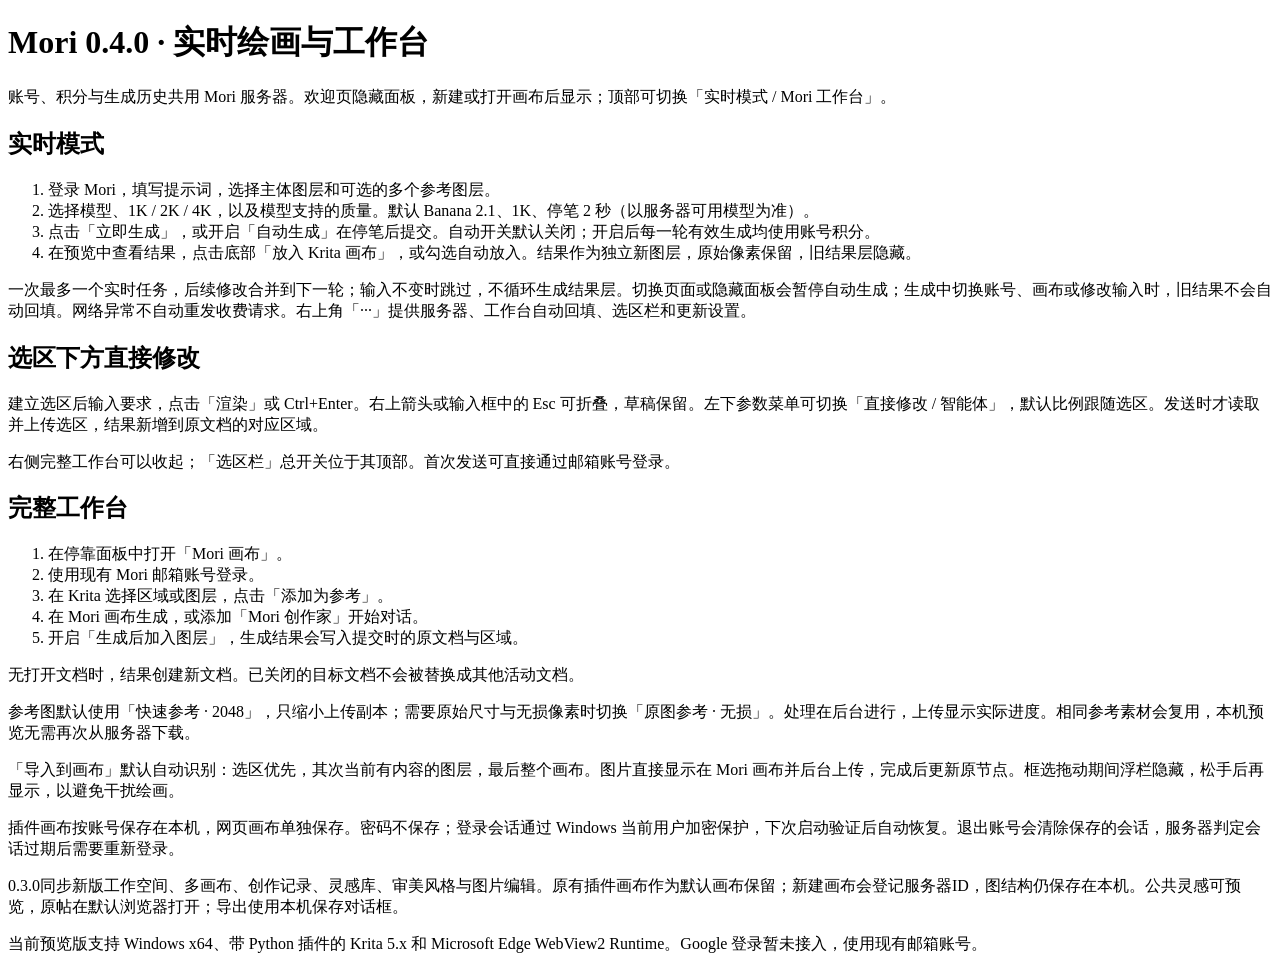
==== mori_krita/Manual.html @ 8d84496f "Release 0.4.7: single-submit live canvas controls Track the plugin and host sources previously distr" ====
<!doctype html><html lang="zh-CN"><meta charset="utf-8"><title>Mori for Krita</title>
<body><h1>Mori 0.4.0 · 实时绘画与工作台</h1><p>账号、积分与生成历史共用 Mori 服务器。欢迎页隐藏面板，新建或打开画布后显示；顶部可切换「实时模式 / Mori 工作台」。</p>
<h2>实时模式</h2><ol><li>登录 Mori，填写提示词，选择主体图层和可选的多个参考图层。</li><li>选择模型、1K / 2K / 4K，以及模型支持的质量。默认 Banana 2.1、1K、停笔 2 秒（以服务器可用模型为准）。</li><li>点击「立即生成」，或开启「自动生成」在停笔后提交。自动开关默认关闭；开启后每一轮有效生成均使用账号积分。</li><li>在预览中查看结果，点击底部「放入 Krita 画布」，或勾选自动放入。结果作为独立新图层，原始像素保留，旧结果层隐藏。</li></ol>
<p>一次最多一个实时任务，后续修改合并到下一轮；输入不变时跳过，不循环生成结果层。切换页面或隐藏面板会暂停自动生成；生成中切换账号、画布或修改输入时，旧结果不会自动回填。网络异常不自动重发收费请求。右上角「···」提供服务器、工作台自动回填、选区栏和更新设置。</p>
<h2>选区下方直接修改</h2><p>建立选区后输入要求，点击「渲染」或 Ctrl+Enter。右上箭头或输入框中的 Esc 可折叠，草稿保留。左下参数菜单可切换「直接修改 / 智能体」，默认比例跟随选区。发送时才读取并上传选区，结果新增到原文档的对应区域。</p><p>右侧完整工作台可以收起；「选区栏」总开关位于其顶部。首次发送可直接通过邮箱账号登录。</p><h2>完整工作台</h2>
<ol><li>在停靠面板中打开「Mori 画布」。</li><li>使用现有 Mori 邮箱账号登录。</li><li>在 Krita 选择区域或图层，点击「添加为参考」。</li><li>在 Mori 画布生成，或添加「Mori 创作家」开始对话。</li><li>开启「生成后加入图层」，生成结果会写入提交时的原文档与区域。</li></ol>
<p>无打开文档时，结果创建新文档。已关闭的目标文档不会被替换成其他活动文档。</p>
<p>参考图默认使用「快速参考 · 2048」，只缩小上传副本；需要原始尺寸与无损像素时切换「原图参考 · 无损」。处理在后台进行，上传显示实际进度。相同参考素材会复用，本机预览无需再次从服务器下载。</p>
<p>「导入到画布」默认自动识别：选区优先，其次当前有内容的图层，最后整个画布。图片直接显示在 Mori 画布并后台上传，完成后更新原节点。框选拖动期间浮栏隐藏，松手后再显示，以避免干扰绘画。</p>
<p>插件画布按账号保存在本机，网页画布单独保存。密码不保存；登录会话通过 Windows 当前用户加密保护，下次启动验证后自动恢复。退出账号会清除保存的会话，服务器判定会话过期后需要重新登录。</p>
<p>0.3.0同步新版工作空间、多画布、创作记录、灵感库、审美风格与图片编辑。原有插件画布作为默认画布保留；新建画布会登记服务器ID，图结构仍保存在本机。公共灵感可预览，原帖在默认浏览器打开；导出使用本机保存对话框。</p>
<p>当前预览版支持 Windows x64、带 Python 插件的 Krita 5.x 和 Microsoft Edge WebView2 Runtime。Google 登录暂未接入，使用现有邮箱账号。</p></body></html>
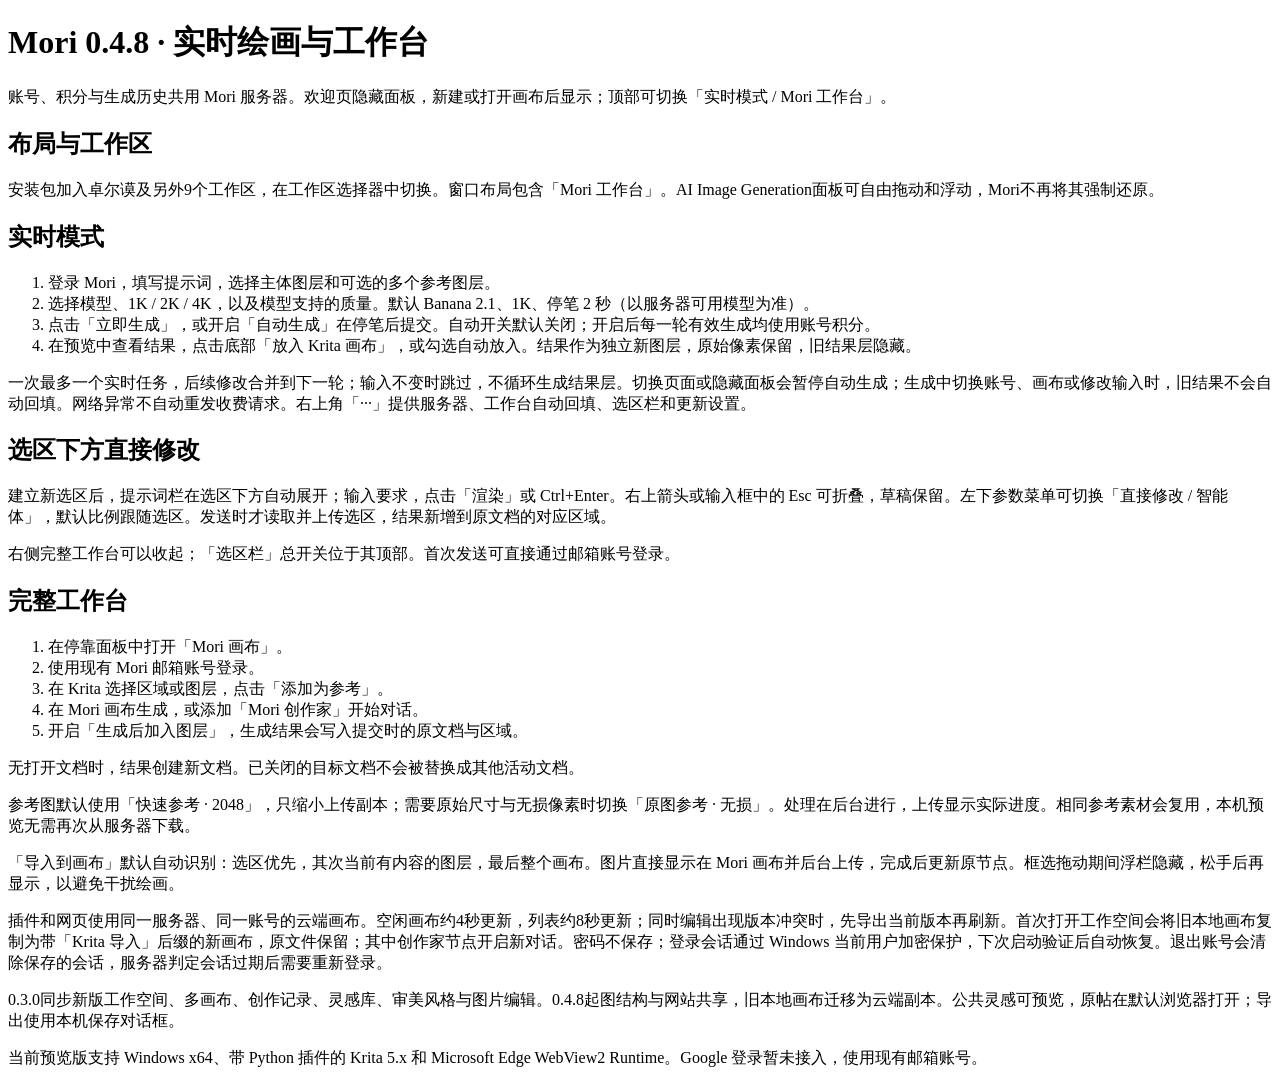
==== commit bd2543c7: "Add Mori update center and preserve cloud-compatible web updates" ====
--- a/mori_krita/Manual.html
+++ b/mori_krita/Manual.html
@@ -1,13 +1,13 @@
 <!doctype html><html lang="zh-CN"><meta charset="utf-8"><title>Mori for Krita</title>
-<body><h1>Mori 0.4.0 · 实时绘画与工作台</h1><p>账号、积分与生成历史共用 Mori 服务器。欢迎页隐藏面板，新建或打开画布后显示；顶部可切换「实时模式 / Mori 工作台」。</p>
-<h2>实时模式</h2><ol><li>登录 Mori，填写提示词，选择主体图层和可选的多个参考图层。</li><li>选择模型、1K / 2K / 4K，以及模型支持的质量。默认 Banana 2.1、1K、停笔 2 秒（以服务器可用模型为准）。</li><li>点击「立即生成」，或开启「自动生成」在停笔后提交。自动开关默认关闭；开启后每一轮有效生成均使用账号积分。</li><li>在预览中查看结果，点击底部「放入 Krita 画布」，或勾选自动放入。结果作为独立新图层，原始像素保留，旧结果层隐藏。</li></ol>
+<body><h1>Mori 0.4.8 · 实时绘画与工作台</h1><p>账号、积分与生成历史共用 Mori 服务器。欢迎页隐藏面板，新建或打开画布后显示；顶部可切换「实时模式 / Mori 工作台」。</p>
+<h2>布局与工作区</h2><p>安装包加入卓尔谟及另外9个工作区，在工作区选择器中切换。窗口布局包含「Mori 工作台」。AI Image Generation面板可自由拖动和浮动，Mori不再将其强制还原。</p><h2>实时模式</h2><ol><li>登录 Mori，填写提示词，选择主体图层和可选的多个参考图层。</li><li>选择模型、1K / 2K / 4K，以及模型支持的质量。默认 Banana 2.1、1K、停笔 2 秒（以服务器可用模型为准）。</li><li>点击「立即生成」，或开启「自动生成」在停笔后提交。自动开关默认关闭；开启后每一轮有效生成均使用账号积分。</li><li>在预览中查看结果，点击底部「放入 Krita 画布」，或勾选自动放入。结果作为独立新图层，原始像素保留，旧结果层隐藏。</li></ol>
 <p>一次最多一个实时任务，后续修改合并到下一轮；输入不变时跳过，不循环生成结果层。切换页面或隐藏面板会暂停自动生成；生成中切换账号、画布或修改输入时，旧结果不会自动回填。网络异常不自动重发收费请求。右上角「···」提供服务器、工作台自动回填、选区栏和更新设置。</p>
-<h2>选区下方直接修改</h2><p>建立选区后输入要求，点击「渲染」或 Ctrl+Enter。右上箭头或输入框中的 Esc 可折叠，草稿保留。左下参数菜单可切换「直接修改 / 智能体」，默认比例跟随选区。发送时才读取并上传选区，结果新增到原文档的对应区域。</p><p>右侧完整工作台可以收起；「选区栏」总开关位于其顶部。首次发送可直接通过邮箱账号登录。</p><h2>完整工作台</h2>
+<h2>选区下方直接修改</h2><p>建立新选区后，提示词栏在选区下方自动展开；输入要求，点击「渲染」或 Ctrl+Enter。右上箭头或输入框中的 Esc 可折叠，草稿保留。左下参数菜单可切换「直接修改 / 智能体」，默认比例跟随选区。发送时才读取并上传选区，结果新增到原文档的对应区域。</p><p>右侧完整工作台可以收起；「选区栏」总开关位于其顶部。首次发送可直接通过邮箱账号登录。</p><h2>完整工作台</h2>
 <ol><li>在停靠面板中打开「Mori 画布」。</li><li>使用现有 Mori 邮箱账号登录。</li><li>在 Krita 选择区域或图层，点击「添加为参考」。</li><li>在 Mori 画布生成，或添加「Mori 创作家」开始对话。</li><li>开启「生成后加入图层」，生成结果会写入提交时的原文档与区域。</li></ol>
 <p>无打开文档时，结果创建新文档。已关闭的目标文档不会被替换成其他活动文档。</p>
 <p>参考图默认使用「快速参考 · 2048」，只缩小上传副本；需要原始尺寸与无损像素时切换「原图参考 · 无损」。处理在后台进行，上传显示实际进度。相同参考素材会复用，本机预览无需再次从服务器下载。</p>
 <p>「导入到画布」默认自动识别：选区优先，其次当前有内容的图层，最后整个画布。图片直接显示在 Mori 画布并后台上传，完成后更新原节点。框选拖动期间浮栏隐藏，松手后再显示，以避免干扰绘画。</p>
-<p>插件画布按账号保存在本机，网页画布单独保存。密码不保存；登录会话通过 Windows 当前用户加密保护，下次启动验证后自动恢复。退出账号会清除保存的会话，服务器判定会话过期后需要重新登录。</p>
-<p>0.3.0同步新版工作空间、多画布、创作记录、灵感库、审美风格与图片编辑。原有插件画布作为默认画布保留；新建画布会登记服务器ID，图结构仍保存在本机。公共灵感可预览，原帖在默认浏览器打开；导出使用本机保存对话框。</p>
+<p>插件和网页使用同一服务器、同一账号的云端画布。空闲画布约4秒更新，列表约8秒更新；同时编辑出现版本冲突时，先导出当前版本再刷新。首次打开工作空间会将旧本地画布复制为带「Krita 导入」后缀的新画布，原文件保留；其中创作家节点开启新对话。密码不保存；登录会话通过 Windows 当前用户加密保护，下次启动验证后自动恢复。退出账号会清除保存的会话，服务器判定会话过期后需要重新登录。</p>
+<p>0.3.0同步新版工作空间、多画布、创作记录、灵感库、审美风格与图片编辑。0.4.8起图结构与网站共享，旧本地画布迁移为云端副本。公共灵感可预览，原帖在默认浏览器打开；导出使用本机保存对话框。</p>
 <p>当前预览版支持 Windows x64、带 Python 插件的 Krita 5.x 和 Microsoft Edge WebView2 Runtime。Google 登录暂未接入，使用现有邮箱账号。</p></body></html>
 
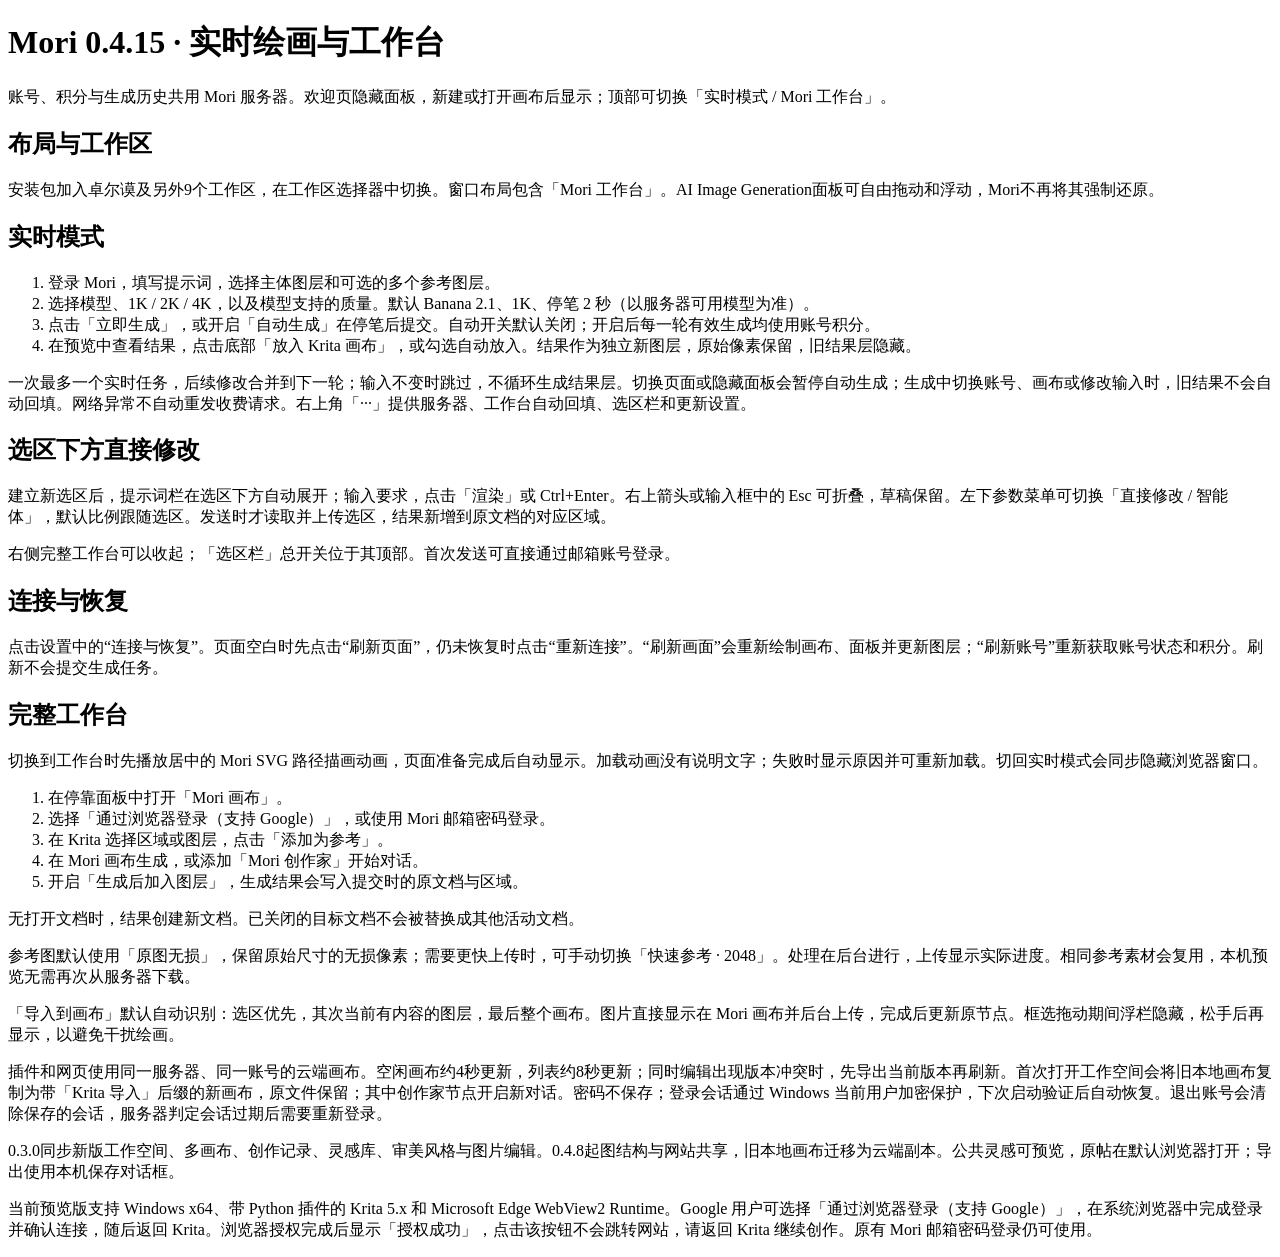
==== commit 22e48403: "Release 0.4.15 with browser login and stable workbench loading" ====
--- a/mori_krita/Manual.html
+++ b/mori_krita/Manual.html
@@ -1,13 +1,13 @@
 <!doctype html><html lang="zh-CN"><meta charset="utf-8"><title>Mori for Krita</title>
-<body><h1>Mori 0.4.8 · 实时绘画与工作台</h1><p>账号、积分与生成历史共用 Mori 服务器。欢迎页隐藏面板，新建或打开画布后显示；顶部可切换「实时模式 / Mori 工作台」。</p>
+<body><h1>Mori 0.4.15 · 实时绘画与工作台</h1><p>账号、积分与生成历史共用 Mori 服务器。欢迎页隐藏面板，新建或打开画布后显示；顶部可切换「实时模式 / Mori 工作台」。</p>
 <h2>布局与工作区</h2><p>安装包加入卓尔谟及另外9个工作区，在工作区选择器中切换。窗口布局包含「Mori 工作台」。AI Image Generation面板可自由拖动和浮动，Mori不再将其强制还原。</p><h2>实时模式</h2><ol><li>登录 Mori，填写提示词，选择主体图层和可选的多个参考图层。</li><li>选择模型、1K / 2K / 4K，以及模型支持的质量。默认 Banana 2.1、1K、停笔 2 秒（以服务器可用模型为准）。</li><li>点击「立即生成」，或开启「自动生成」在停笔后提交。自动开关默认关闭；开启后每一轮有效生成均使用账号积分。</li><li>在预览中查看结果，点击底部「放入 Krita 画布」，或勾选自动放入。结果作为独立新图层，原始像素保留，旧结果层隐藏。</li></ol>
 <p>一次最多一个实时任务，后续修改合并到下一轮；输入不变时跳过，不循环生成结果层。切换页面或隐藏面板会暂停自动生成；生成中切换账号、画布或修改输入时，旧结果不会自动回填。网络异常不自动重发收费请求。右上角「···」提供服务器、工作台自动回填、选区栏和更新设置。</p>
-<h2>选区下方直接修改</h2><p>建立新选区后，提示词栏在选区下方自动展开；输入要求，点击「渲染」或 Ctrl+Enter。右上箭头或输入框中的 Esc 可折叠，草稿保留。左下参数菜单可切换「直接修改 / 智能体」，默认比例跟随选区。发送时才读取并上传选区，结果新增到原文档的对应区域。</p><p>右侧完整工作台可以收起；「选区栏」总开关位于其顶部。首次发送可直接通过邮箱账号登录。</p><h2>完整工作台</h2>
-<ol><li>在停靠面板中打开「Mori 画布」。</li><li>使用现有 Mori 邮箱账号登录。</li><li>在 Krita 选择区域或图层，点击「添加为参考」。</li><li>在 Mori 画布生成，或添加「Mori 创作家」开始对话。</li><li>开启「生成后加入图层」，生成结果会写入提交时的原文档与区域。</li></ol>
+<h2>选区下方直接修改</h2><p>建立新选区后，提示词栏在选区下方自动展开；输入要求，点击「渲染」或 Ctrl+Enter。右上箭头或输入框中的 Esc 可折叠，草稿保留。左下参数菜单可切换「直接修改 / 智能体」，默认比例跟随选区。发送时才读取并上传选区，结果新增到原文档的对应区域。</p><p>右侧完整工作台可以收起；「选区栏」总开关位于其顶部。首次发送可直接通过邮箱账号登录。</p><h2>连接与恢复</h2><p>点击设置中的“连接与恢复”。页面空白时先点击“刷新页面”，仍未恢复时点击“重新连接”。“刷新画面”会重新绘制画布、面板并更新图层；“刷新账号”重新获取账号状态和积分。刷新不会提交生成任务。</p><h2>完整工作台</h2><p>切换到工作台时先播放居中的 Mori SVG 路径描画动画，页面准备完成后自动显示。加载动画没有说明文字；失败时显示原因并可重新加载。切回实时模式会同步隐藏浏览器窗口。</p>
+<ol><li>在停靠面板中打开「Mori 画布」。</li><li>选择「通过浏览器登录（支持 Google）」，或使用 Mori 邮箱密码登录。</li><li>在 Krita 选择区域或图层，点击「添加为参考」。</li><li>在 Mori 画布生成，或添加「Mori 创作家」开始对话。</li><li>开启「生成后加入图层」，生成结果会写入提交时的原文档与区域。</li></ol>
 <p>无打开文档时，结果创建新文档。已关闭的目标文档不会被替换成其他活动文档。</p>
-<p>参考图默认使用「快速参考 · 2048」，只缩小上传副本；需要原始尺寸与无损像素时切换「原图参考 · 无损」。处理在后台进行，上传显示实际进度。相同参考素材会复用，本机预览无需再次从服务器下载。</p>
+<p>参考图默认使用「原图无损」，保留原始尺寸的无损像素；需要更快上传时，可手动切换「快速参考 · 2048」。处理在后台进行，上传显示实际进度。相同参考素材会复用，本机预览无需再次从服务器下载。</p>
 <p>「导入到画布」默认自动识别：选区优先，其次当前有内容的图层，最后整个画布。图片直接显示在 Mori 画布并后台上传，完成后更新原节点。框选拖动期间浮栏隐藏，松手后再显示，以避免干扰绘画。</p>
 <p>插件和网页使用同一服务器、同一账号的云端画布。空闲画布约4秒更新，列表约8秒更新；同时编辑出现版本冲突时，先导出当前版本再刷新。首次打开工作空间会将旧本地画布复制为带「Krita 导入」后缀的新画布，原文件保留；其中创作家节点开启新对话。密码不保存；登录会话通过 Windows 当前用户加密保护，下次启动验证后自动恢复。退出账号会清除保存的会话，服务器判定会话过期后需要重新登录。</p>
 <p>0.3.0同步新版工作空间、多画布、创作记录、灵感库、审美风格与图片编辑。0.4.8起图结构与网站共享，旧本地画布迁移为云端副本。公共灵感可预览，原帖在默认浏览器打开；导出使用本机保存对话框。</p>
-<p>当前预览版支持 Windows x64、带 Python 插件的 Krita 5.x 和 Microsoft Edge WebView2 Runtime。Google 登录暂未接入，使用现有邮箱账号。</p></body></html>
+<p>当前预览版支持 Windows x64、带 Python 插件的 Krita 5.x 和 Microsoft Edge WebView2 Runtime。Google 用户可选择「通过浏览器登录（支持 Google）」，在系统浏览器中完成登录并确认连接，随后返回 Krita。浏览器授权完成后显示「授权成功」，点击该按钮不会跳转网站，请返回 Krita 继续创作。原有 Mori 邮箱密码登录仍可使用。</p></body></html>
 
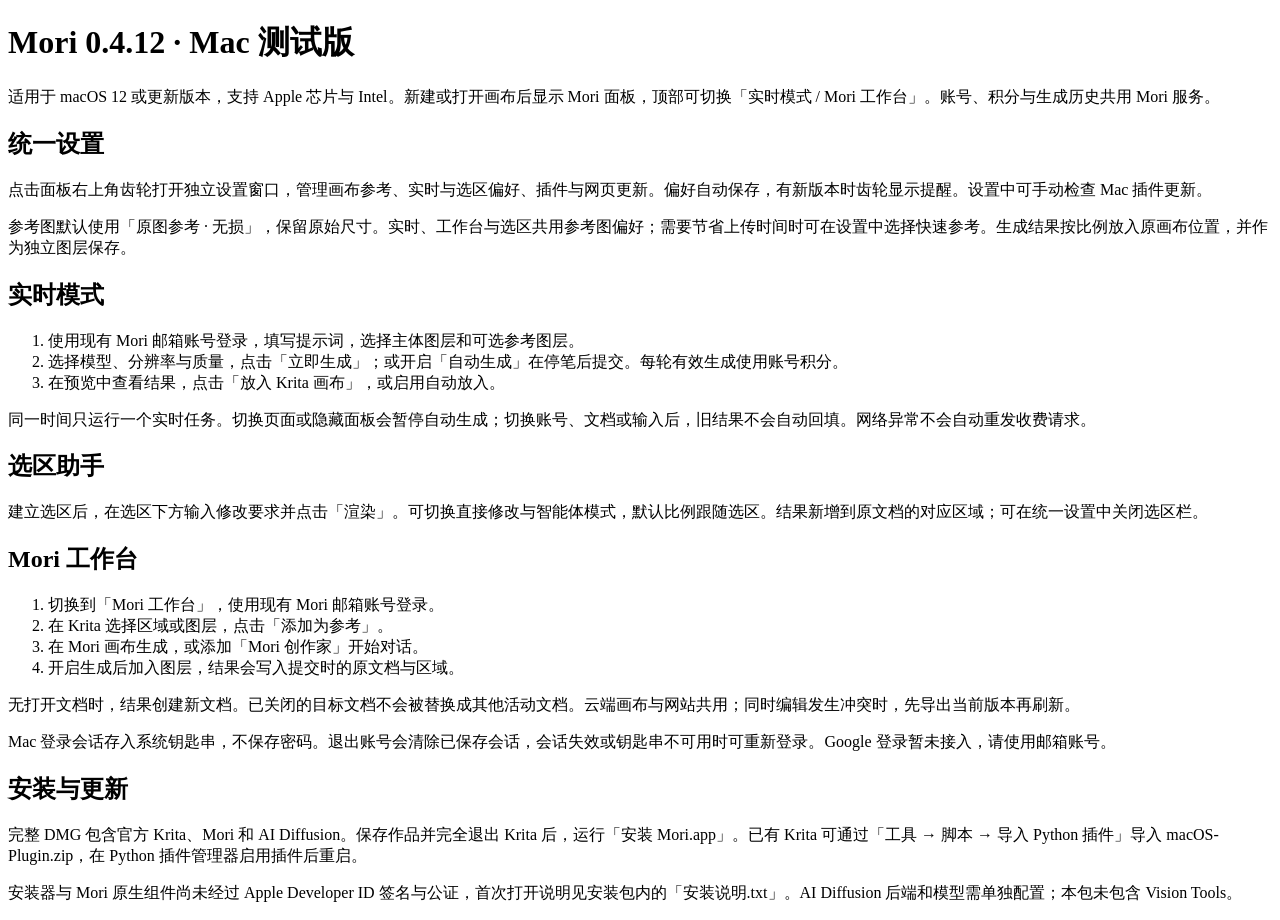
==== commit 274640cd: "Verify Mac plugin ZIP with Krita's official importer and refresh user help" ====
--- a/mori_krita/Manual.html
+++ b/mori_krita/Manual.html
@@ -1,13 +1,25 @@
 <!doctype html><html lang="zh-CN"><meta charset="utf-8"><title>Mori for Krita</title>
-<body><h1>Mori 0.4.15 · 实时绘画与工作台</h1><p>账号、积分与生成历史共用 Mori 服务器。欢迎页隐藏面板，新建或打开画布后显示；顶部可切换「实时模式 / Mori 工作台」。</p>
-<h2>布局与工作区</h2><p>安装包加入卓尔谟及另外9个工作区，在工作区选择器中切换。窗口布局包含「Mori 工作台」。AI Image Generation面板可自由拖动和浮动，Mori不再将其强制还原。</p><h2>实时模式</h2><ol><li>登录 Mori，填写提示词，选择主体图层和可选的多个参考图层。</li><li>选择模型、1K / 2K / 4K，以及模型支持的质量。默认 Banana 2.1、1K、停笔 2 秒（以服务器可用模型为准）。</li><li>点击「立即生成」，或开启「自动生成」在停笔后提交。自动开关默认关闭；开启后每一轮有效生成均使用账号积分。</li><li>在预览中查看结果，点击底部「放入 Krita 画布」，或勾选自动放入。结果作为独立新图层，原始像素保留，旧结果层隐藏。</li></ol>
-<p>一次最多一个实时任务，后续修改合并到下一轮；输入不变时跳过，不循环生成结果层。切换页面或隐藏面板会暂停自动生成；生成中切换账号、画布或修改输入时，旧结果不会自动回填。网络异常不自动重发收费请求。右上角「···」提供服务器、工作台自动回填、选区栏和更新设置。</p>
-<h2>选区下方直接修改</h2><p>建立新选区后，提示词栏在选区下方自动展开；输入要求，点击「渲染」或 Ctrl+Enter。右上箭头或输入框中的 Esc 可折叠，草稿保留。左下参数菜单可切换「直接修改 / 智能体」，默认比例跟随选区。发送时才读取并上传选区，结果新增到原文档的对应区域。</p><p>右侧完整工作台可以收起；「选区栏」总开关位于其顶部。首次发送可直接通过邮箱账号登录。</p><h2>连接与恢复</h2><p>点击设置中的“连接与恢复”。页面空白时先点击“刷新页面”，仍未恢复时点击“重新连接”。“刷新画面”会重新绘制画布、面板并更新图层；“刷新账号”重新获取账号状态和积分。刷新不会提交生成任务。</p><h2>完整工作台</h2><p>切换到工作台时先播放居中的 Mori SVG 路径描画动画，页面准备完成后自动显示。加载动画没有说明文字；失败时显示原因并可重新加载。切回实时模式会同步隐藏浏览器窗口。</p>
-<ol><li>在停靠面板中打开「Mori 画布」。</li><li>选择「通过浏览器登录（支持 Google）」，或使用 Mori 邮箱密码登录。</li><li>在 Krita 选择区域或图层，点击「添加为参考」。</li><li>在 Mori 画布生成，或添加「Mori 创作家」开始对话。</li><li>开启「生成后加入图层」，生成结果会写入提交时的原文档与区域。</li></ol>
-<p>无打开文档时，结果创建新文档。已关闭的目标文档不会被替换成其他活动文档。</p>
-<p>参考图默认使用「原图无损」，保留原始尺寸的无损像素；需要更快上传时，可手动切换「快速参考 · 2048」。处理在后台进行，上传显示实际进度。相同参考素材会复用，本机预览无需再次从服务器下载。</p>
-<p>「导入到画布」默认自动识别：选区优先，其次当前有内容的图层，最后整个画布。图片直接显示在 Mori 画布并后台上传，完成后更新原节点。框选拖动期间浮栏隐藏，松手后再显示，以避免干扰绘画。</p>
-<p>插件和网页使用同一服务器、同一账号的云端画布。空闲画布约4秒更新，列表约8秒更新；同时编辑出现版本冲突时，先导出当前版本再刷新。首次打开工作空间会将旧本地画布复制为带「Krita 导入」后缀的新画布，原文件保留；其中创作家节点开启新对话。密码不保存；登录会话通过 Windows 当前用户加密保护，下次启动验证后自动恢复。退出账号会清除保存的会话，服务器判定会话过期后需要重新登录。</p>
-<p>0.3.0同步新版工作空间、多画布、创作记录、灵感库、审美风格与图片编辑。0.4.8起图结构与网站共享，旧本地画布迁移为云端副本。公共灵感可预览，原帖在默认浏览器打开；导出使用本机保存对话框。</p>
-<p>当前预览版支持 Windows x64、带 Python 插件的 Krita 5.x 和 Microsoft Edge WebView2 Runtime。Google 用户可选择「通过浏览器登录（支持 Google）」，在系统浏览器中完成登录并确认连接，随后返回 Krita。浏览器授权完成后显示「授权成功」，点击该按钮不会跳转网站，请返回 Krita 继续创作。原有 Mori 邮箱密码登录仍可使用。</p></body></html>
+<body><h1>Mori 0.4.12 · Mac 测试版</h1>
+<p>适用于 macOS 12 或更新版本，支持 Apple 芯片与 Intel。新建或打开画布后显示 Mori 面板，顶部可切换「实时模式 / Mori 工作台」。账号、积分与生成历史共用 Mori 服务。</p>
+<h2>统一设置</h2>
+<p>点击面板右上角齿轮打开独立设置窗口，管理画布参考、实时与选区偏好、插件与网页更新。偏好自动保存，有新版本时齿轮显示提醒。设置中可手动检查 Mac 插件更新。</p>
+<p>参考图默认使用「原图参考 · 无损」，保留原始尺寸。实时、工作台与选区共用参考图偏好；需要节省上传时间时可在设置中选择快速参考。生成结果按比例放入原画布位置，并作为独立图层保存。</p>
+<h2>实时模式</h2>
+<ol><li>使用现有 Mori 邮箱账号登录，填写提示词，选择主体图层和可选参考图层。</li>
+<li>选择模型、分辨率与质量，点击「立即生成」；或开启「自动生成」在停笔后提交。每轮有效生成使用账号积分。</li>
+<li>在预览中查看结果，点击「放入 Krita 画布」，或启用自动放入。</li></ol>
+<p>同一时间只运行一个实时任务。切换页面或隐藏面板会暂停自动生成；切换账号、文档或输入后，旧结果不会自动回填。网络异常不会自动重发收费请求。</p>
+<h2>选区助手</h2>
+<p>建立选区后，在选区下方输入修改要求并点击「渲染」。可切换直接修改与智能体模式，默认比例跟随选区。结果新增到原文档的对应区域；可在统一设置中关闭选区栏。</p>
+<h2>Mori 工作台</h2>
+<ol><li>切换到「Mori 工作台」，使用现有 Mori 邮箱账号登录。</li>
+<li>在 Krita 选择区域或图层，点击「添加为参考」。</li>
+<li>在 Mori 画布生成，或添加「Mori 创作家」开始对话。</li>
+<li>开启生成后加入图层，结果会写入提交时的原文档与区域。</li></ol>
+<p>无打开文档时，结果创建新文档。已关闭的目标文档不会被替换成其他活动文档。云端画布与网站共用；同时编辑发生冲突时，先导出当前版本再刷新。</p>
+<p>Mac 登录会话存入系统钥匙串，不保存密码。退出账号会清除已保存会话，会话失效或钥匙串不可用时可重新登录。Google 登录暂未接入，请使用邮箱账号。</p>
+<h2>安装与更新</h2>
+<p>完整 DMG 包含官方 Krita、Mori 和 AI Diffusion。保存作品并完全退出 Krita 后，运行「安装 Mori.app」。已有 Krita 可通过「工具 → 脚本 → 导入 Python 插件」导入 macOS-Plugin.zip，在 Python 插件管理器启用插件后重启。</p>
+<p>安装器与 Mori 原生组件尚未经过 Apple Developer ID 签名与公证，首次打开说明见安装包内的「安装说明.txt」。AI Diffusion 后端和模型需单独配置；本包未包含 Vision Tools。</p>
+</body></html>
 
